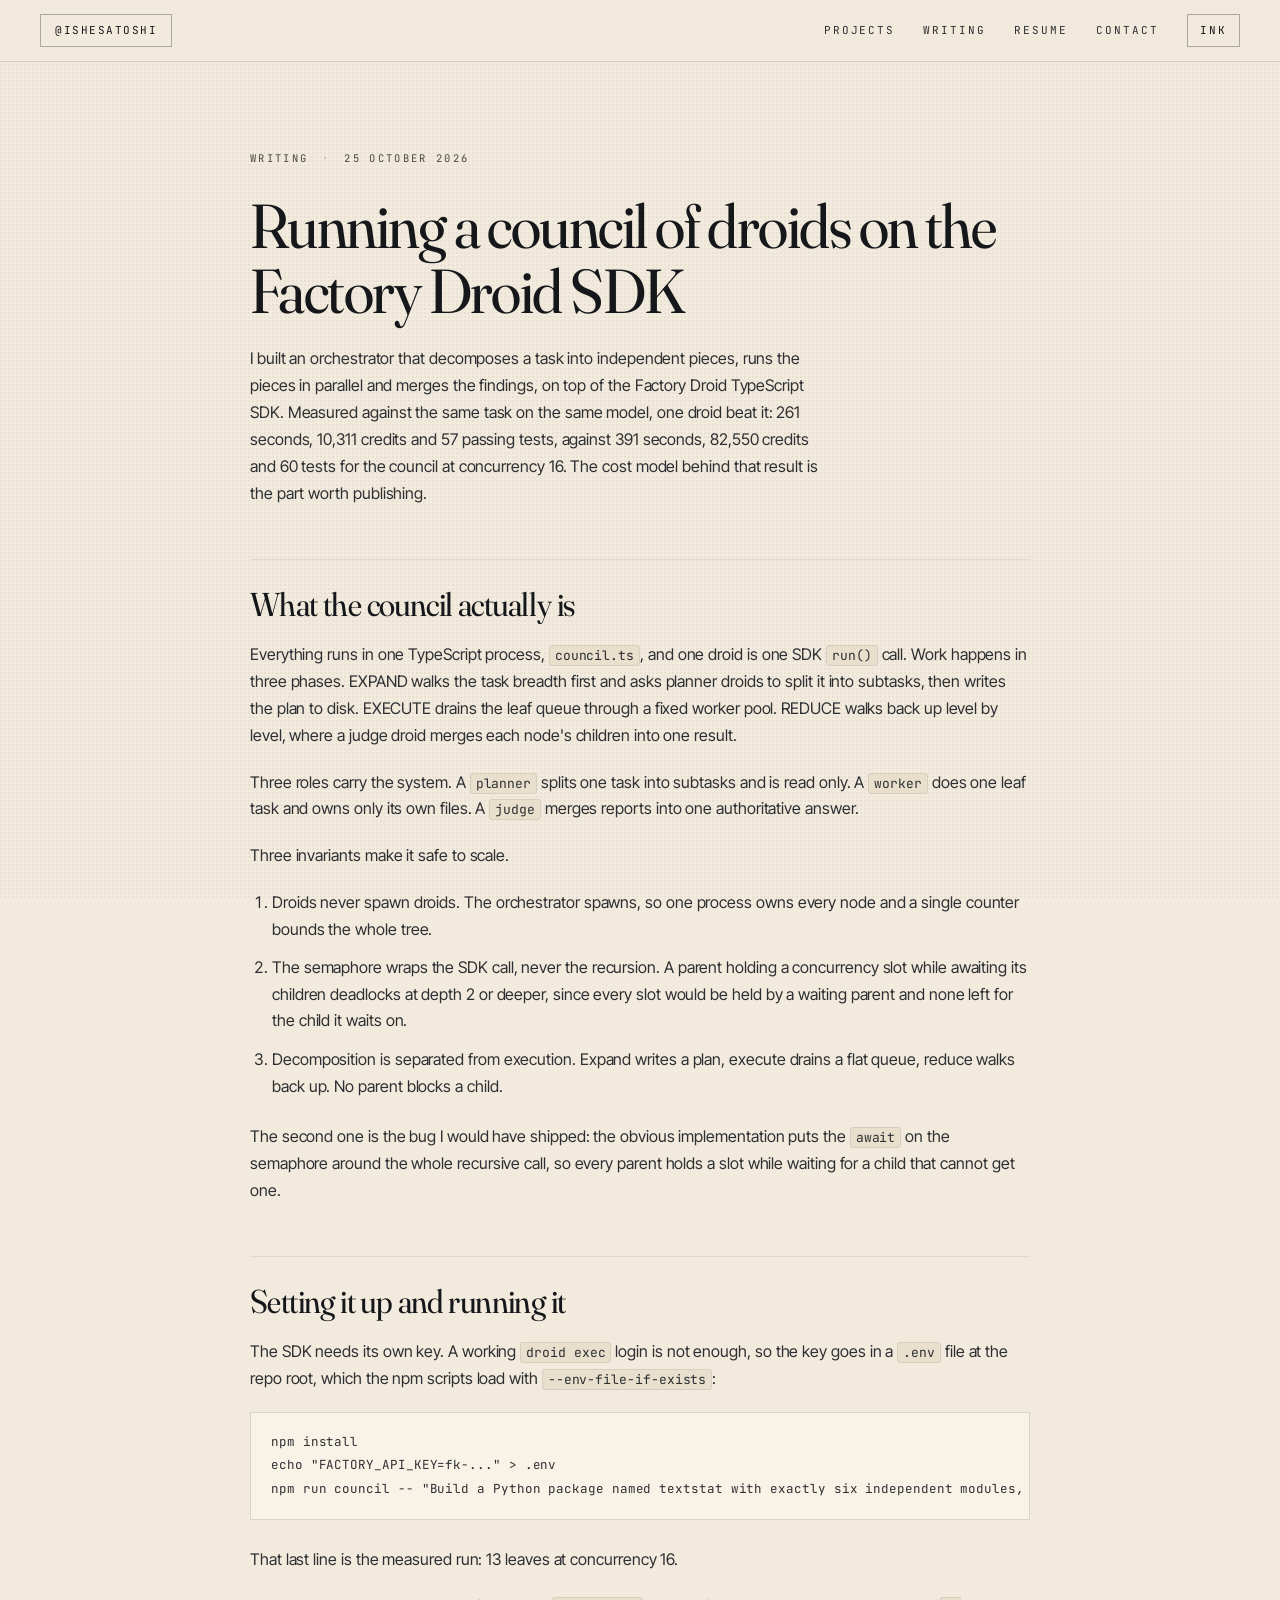
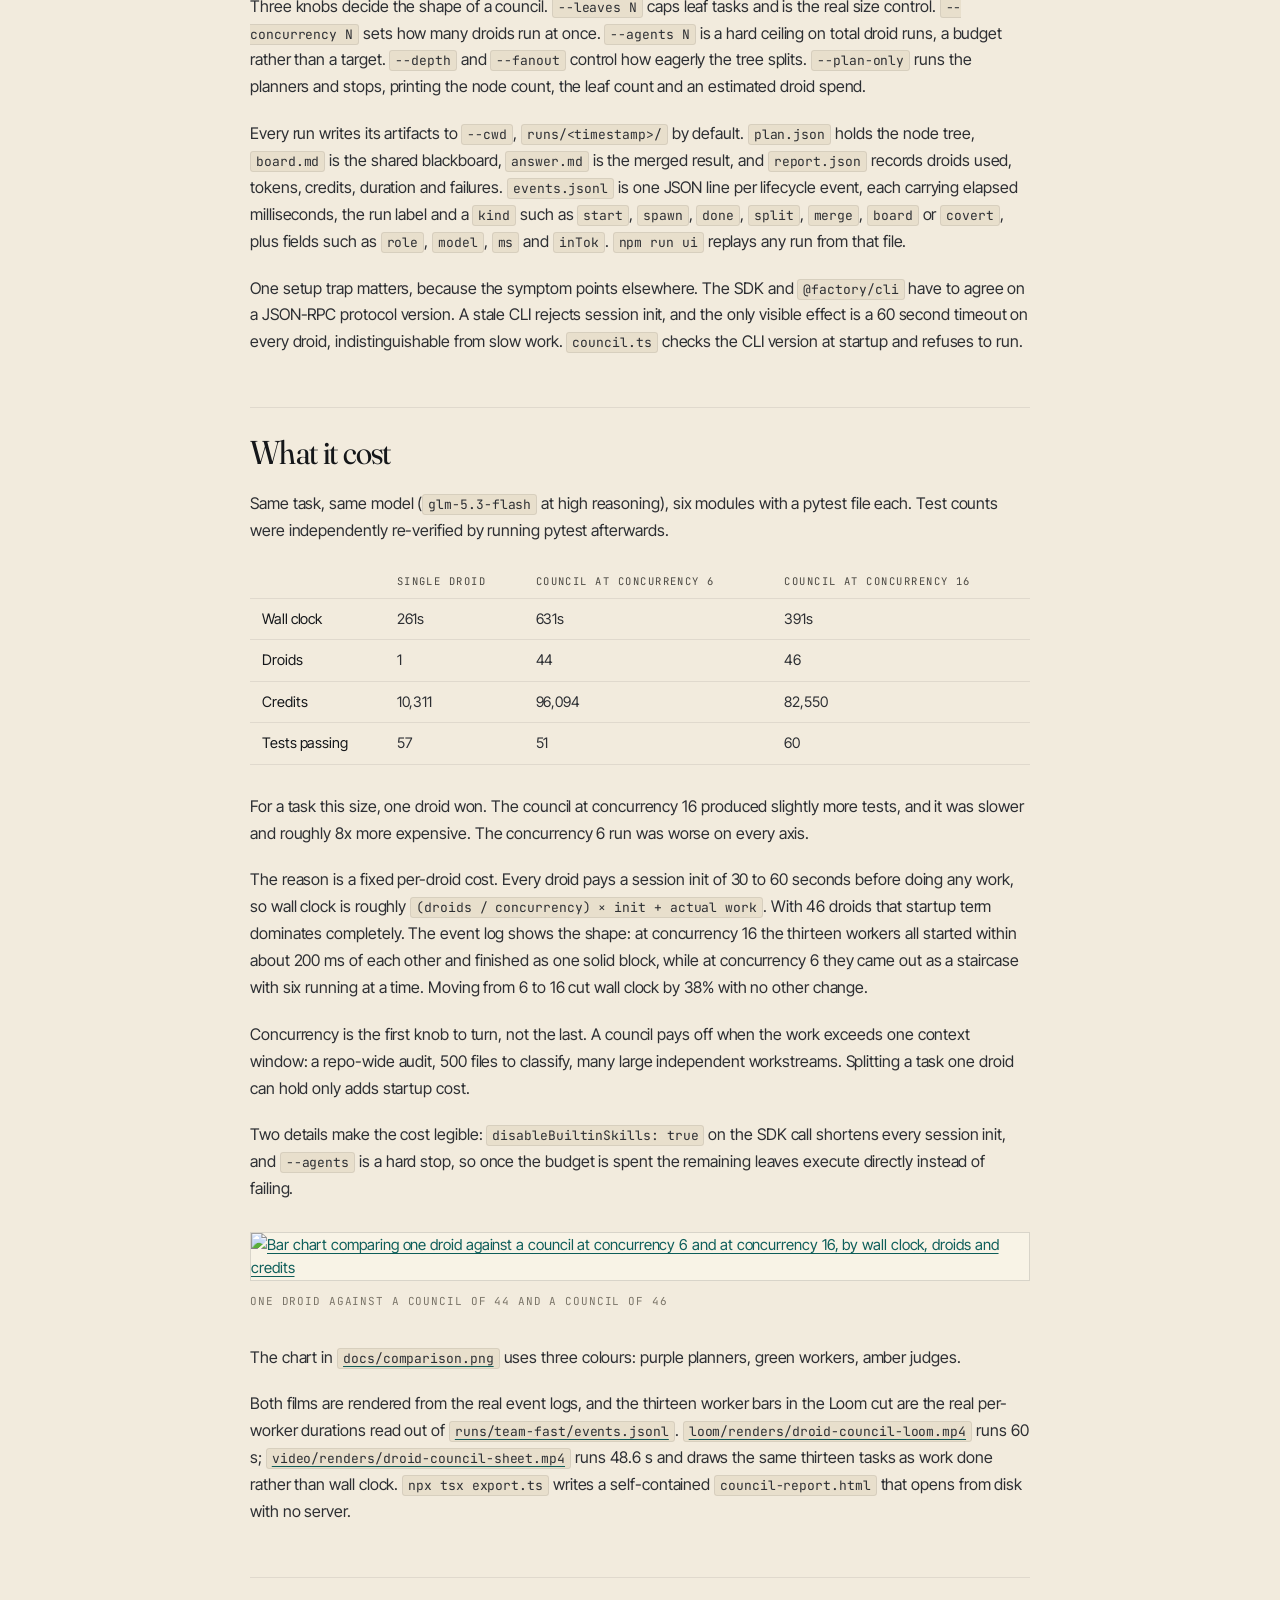
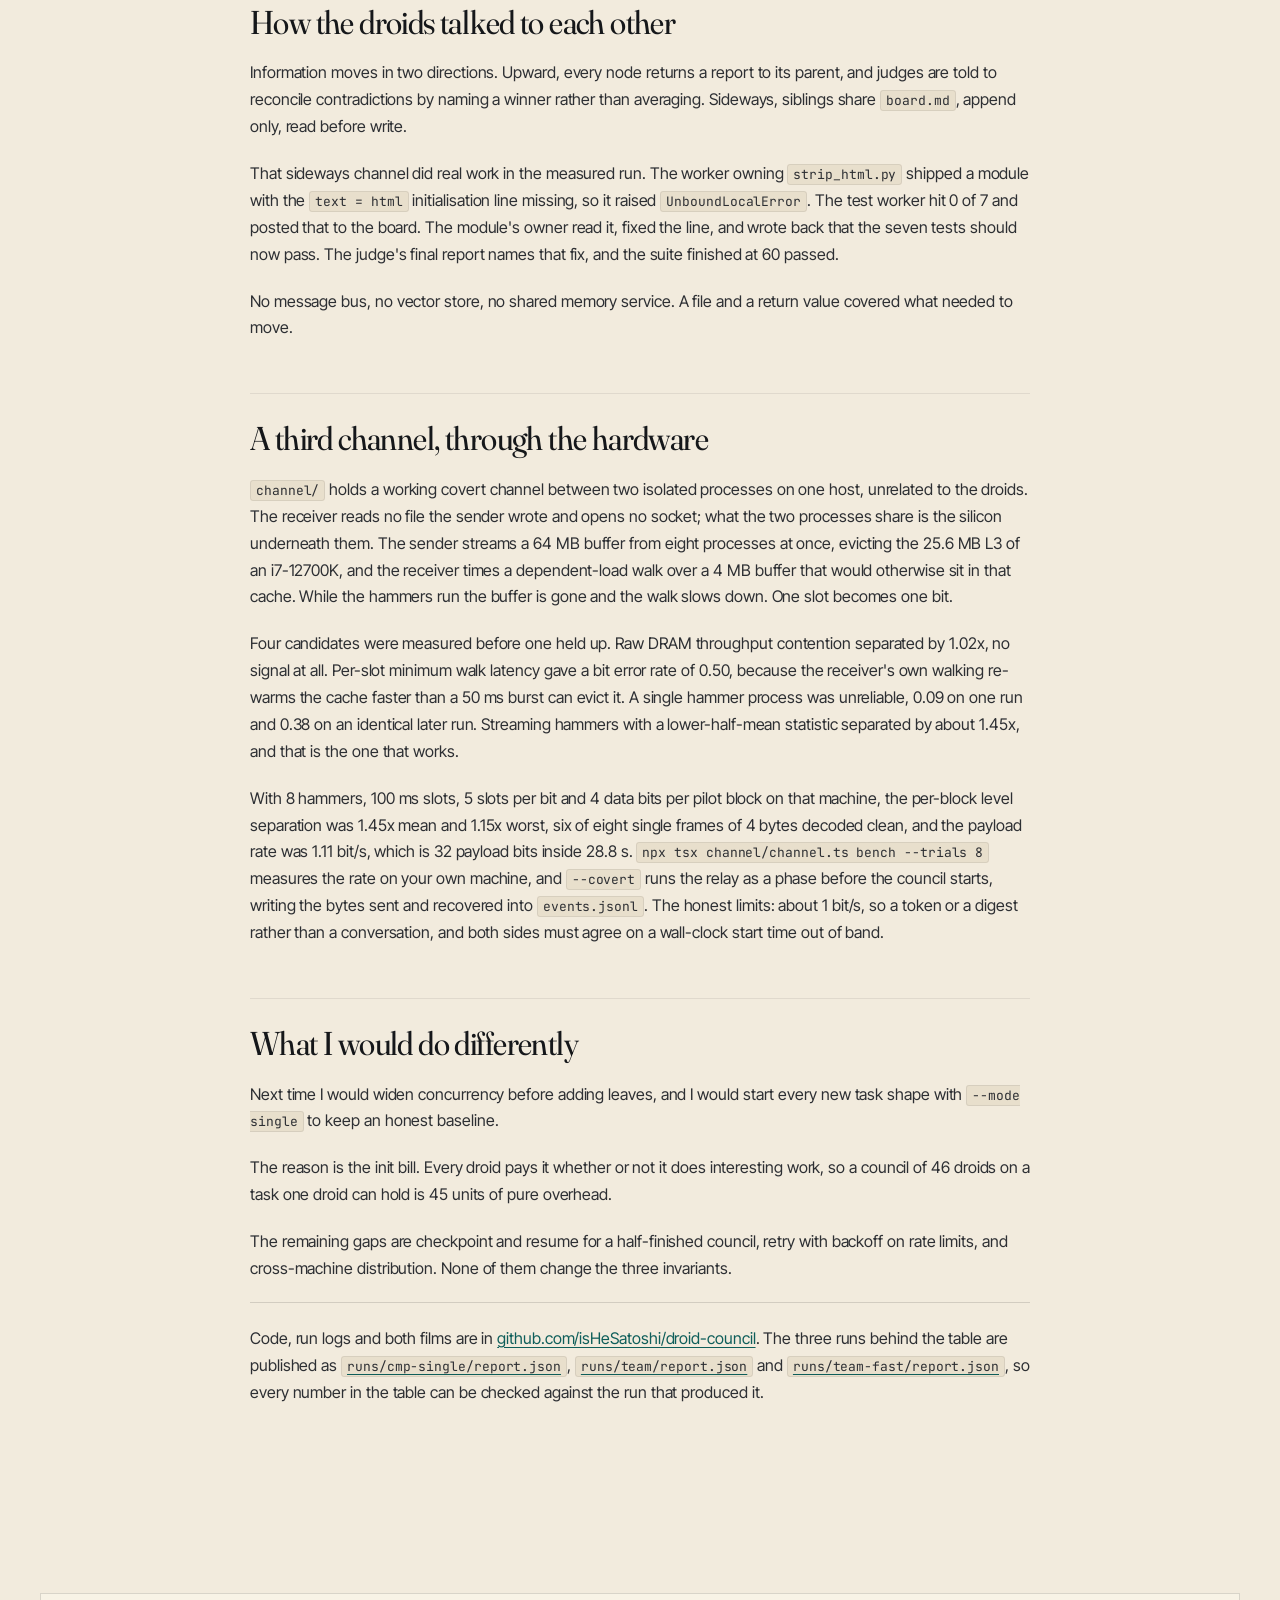
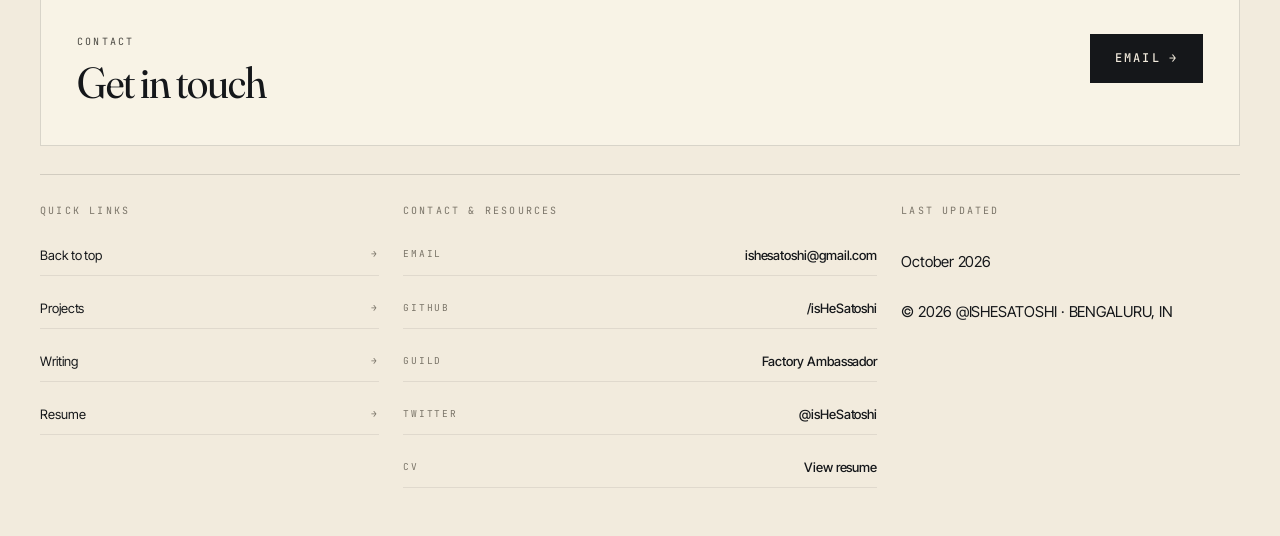
==== droid-council.html @ e8457b9e "post: publish the council write-up" ====
<!doctype html>
<html lang="en">
<head>
  <meta charset="UTF-8" />
  <meta name="viewport" content="width=device-width, initial-scale=1.0" />
  <meta name="theme-color" content="#F2EBDD" />
  <title>Running a council of droids on the Factory Droid SDK — @isHeSatoshi</title>
  <meta name="description" content="What a council of droids costs: 261 seconds, 10,311 credits and 57 passing tests for one droid, against 391 seconds, 82,550 credits and 60 tests for a council of 46 at concurrency 16." />

  <link rel="icon" href="data:image/svg+xml;utf8,<svg xmlns='http://www.w3.org/2000/svg' viewBox='0 0 32 32'><rect width='32' height='32' fill='%23F2EBDD'/><circle cx='16' cy='16' r='9' fill='none' stroke='%2315171A' stroke-width='1.2'/><circle cx='16' cy='16' r='2.4' fill='%230E5E5A'/><line x1='16' y1='2' x2='16' y2='30' stroke='%2315171A' stroke-width='0.5'/><line x1='2' y1='16' x2='30' y2='16' stroke='%2315171A' stroke-width='0.5'/></svg>" />

  <link rel="preconnect" href="https://fonts.googleapis.com" />
  <link rel="preconnect" href="https://fonts.gstatic.com" crossorigin />
  <link href="https://fonts.googleapis.com/css2?family=Fraunces:opsz,wght,SOFT,WONK@9..144,300..700,0..100,0..1&family=Inter+Tight:wght@300;400;500;600;700&family=JetBrains+Mono:wght@300;400;500;600&display=swap" rel="stylesheet" />

  <link rel="stylesheet" href="styles.css" />

  <style>
    /* =========================================================
         ARTICLE · long form, tokens only so both themes hold
         ========================================================= */
    .article { max-width: 780px; margin: 0 auto; }

    .article h1 {
      font-family: var(--ff-display);
      font-variation-settings: 'opsz' 144, 'SOFT' 30, 'WONK' 1;
      font-size: clamp(34px, 5vw, 62px);
      line-height: 1.04;
      letter-spacing: -0.025em;
      font-weight: 400;
      color: var(--ink);
      margin: 0 0 22px;
    }

    .article__lede {
      font-size: 18px;
      line-height: 1.6;
      color: var(--ink-2);
      margin: 0 0 52px;
      max-width: 64ch;
    }

    .article h2 {
      font-family: var(--ff-display);
      font-variation-settings: 'opsz' 144, 'SOFT' 30, 'WONK' 1;
      font-size: clamp(24px, 3vw, 33px);
      line-height: 1.14;
      letter-spacing: -0.018em;
      font-weight: 400;
      color: var(--ink);
      margin: 52px 0 18px;
      padding-top: 26px;
      border-top: 1px solid var(--rule-soft);
    }

    .article p {
      font-size: 16px;
      line-height: 1.68;
      color: var(--ink-2);
      margin: 0 0 20px;
    }

    .article ol, .article ul { margin: 0 0 24px; padding-left: 22px; }

    .article li {
      font-size: 16px;
      line-height: 1.66;
      color: var(--ink-2);
      margin-bottom: 12px;
    }

    .article a {
      color: var(--signal);
      text-decoration: underline;
      text-underline-offset: 3px;
      text-decoration-thickness: 1px;
      transition: text-decoration-thickness 200ms var(--ease);
    }
    .article a:hover { text-decoration-thickness: 2px; }

    .article code {
      font-family: var(--ff-mono);
      font-size: 13px;
      background: var(--paper-2);
      border: 1px solid var(--rule-soft);
      padding: 1px 5px;
      border-radius: 3px;
      color: var(--ink-2);
    }

    .article pre {
      background: var(--paper-3);
      border: 1px solid var(--rule);
      padding: 18px 20px;
      overflow-x: auto;
      margin: 0 0 26px;
    }
    .article pre code {
      background: none;
      border: 0;
      padding: 0;
      font-size: 12.5px;
      line-height: 1.6;
      white-space: pre;
    }

    .article table {
      width: 100%;
      border-collapse: collapse;
      margin: 6px 0 28px;
      font-size: 14.5px;
    }
    .article th, .article td {
      text-align: left;
      padding: 9px 12px;
      border-bottom: 1px solid var(--rule-soft);
      vertical-align: top;
    }
    .article th {
      font-family: var(--ff-mono);
      font-size: 10.5px;
      letter-spacing: 0.14em;
      text-transform: uppercase;
      color: var(--ink-3);
      font-weight: 400;
    }
    .article td { color: var(--ink-2); }
    .article td:first-child { color: var(--ink); }

    .article figure { margin: 30px 0 34px; }
    .article figure img {
      width: 100%;
      border: 1px solid var(--rule);
      background: var(--paper-3);
    }
    .article figcaption {
      font-family: var(--ff-mono);
      font-size: 11px;
      letter-spacing: 0.08em;
      text-transform: uppercase;
      color: var(--ink-mute);
      margin-top: 12px;
    }

    .article__source {
      margin-top: 54px;
      padding-top: 22px;
      border-top: 1px solid var(--rule);
      font-size: 14px;
      line-height: 1.6;
      color: var(--ink-mute);
    }
  </style>

  <!-- Set the theme before first paint so the page never flashes the wrong
       surface. The same rule is applied again by script.js, which owns the
       toggle and the persisted choice. -->
  <script>
    (function () {
      var k = 'ishesatoshi-theme', s = null;
      try { s = localStorage.getItem(k); } catch (e) {}
      var m = window.matchMedia('(prefers-color-scheme: dark)');
      var t = (s === 'ink' || s === 'paper') ? s : (m.matches ? 'ink' : 'paper');
      document.documentElement.setAttribute('data-theme', t);
    })();
  </script>
</head>
<body class="is-loading">

  <a class="skip-link" href="#post">Skip to the article</a>

  <header class="nav" role="banner">
    <div class="nav__inner">
      <a class="nav__pill" href="index.html#top" aria-label="Back to the home page">
        <span class="nav__name">@isHeSatoshi</span>
      </a>
      <nav class="nav__links" aria-label="Primary navigation">
        <a href="index.html#work">Projects</a>
        <a href="droid-council.html" aria-current="page">Writing</a>
        <a href="resume.html">Resume</a>
        <a href="index.html#contact">Contact</a>
        <button class="nav__theme" type="button" data-theme-toggle aria-pressed="false">INK</button>
      </nav>
    </div>
  </header>

  <main class="page" id="post">
    <div class="page__shell">

      <article class="article">

        <div class="kicker" data-reveal>
          <span>WRITING</span>
          <span class="kicker__dot" aria-hidden="true">·</span>
          <span>25 OCTOBER 2026</span>
        </div>

        <h1 data-reveal>Running a council of droids on the Factory Droid SDK</h1>

        <p class="article__lede" data-reveal>I built an orchestrator that decomposes a task into independent pieces, runs the pieces in parallel and merges the findings, on top of the Factory Droid TypeScript SDK. Measured against the same task on the same model, one droid beat it: 261 seconds, 10,311 credits and 57 passing tests, against 391 seconds, 82,550 credits and 60 tests for the council at concurrency 16. The cost model behind that result is the part worth publishing.</p>

        <h2 data-reveal>What the council actually is</h2>

        <p data-reveal>Everything runs in one TypeScript process, <code>council.ts</code>, and one droid is one SDK <code>run()</code> call. Work happens in three phases. EXPAND walks the task breadth first and asks planner droids to split it into subtasks, then writes the plan to disk. EXECUTE drains the leaf queue through a fixed worker pool. REDUCE walks back up level by level, where a judge droid merges each node's children into one result.</p>

        <p data-reveal>Three roles carry the system. A <code>planner</code> splits one task into subtasks and is read only. A <code>worker</code> does one leaf task and owns only its own files. A <code>judge</code> merges reports into one authoritative answer.</p>

        <p data-reveal>Three invariants make it safe to scale.</p>

        <ol data-reveal>
          <li>Droids never spawn droids. The orchestrator spawns, so one process owns every node and a single counter bounds the whole tree.</li>
          <li>The semaphore wraps the SDK call, never the recursion. A parent holding a concurrency slot while awaiting its children deadlocks at depth 2 or deeper, since every slot would be held by a waiting parent and none left for the child it waits on.</li>
          <li>Decomposition is separated from execution. Expand writes a plan, execute drains a flat queue, reduce walks back up. No parent blocks a child.</li>
        </ol>

        <p data-reveal>The second one is the bug I would have shipped: the obvious implementation puts the <code>await</code> on the semaphore around the whole recursive call, so every parent holds a slot while waiting for a child that cannot get one.</p>

        <h2 data-reveal>Setting it up and running it</h2>

        <p data-reveal>The SDK needs its own key. A working <code>droid exec</code> login is not enough, so the key goes in a <code>.env</code> file at the repo root, which the npm scripts load with <code>--env-file-if-exists</code>:</p>

        <pre data-reveal><code>npm install
echo "FACTORY_API_KEY=fk-..." &gt; .env
npm run council -- "Build a Python package named textstat with exactly six independent modules, each with its own pytest test file: slugify.py, wordcount.py, truncate.py, normalize_ws.py, titlecase.py, strip_html.py. Add an __init__.py. No cross-imports between modules. Then run py -m pytest -q and report the exact pass and fail counts." --concurrency 16 --models glm-5.3-flash --cwd runs/team-fast --label team-fast</code></pre>

        <p data-reveal>That last line is the measured run: 13 leaves at concurrency 16.</p>

        <p data-reveal>Three knobs decide the shape of a council. <code>--leaves N</code> caps leaf tasks and is the real size control. <code>--concurrency N</code> sets how many droids run at once. <code>--agents N</code> is a hard ceiling on total droid runs, a budget rather than a target. <code>--depth</code> and <code>--fanout</code> control how eagerly the tree splits. <code>--plan-only</code> runs the planners and stops, printing the node count, the leaf count and an estimated droid spend.</p>

        <p data-reveal>Every run writes its artifacts to <code>--cwd</code>, <code>runs/&lt;timestamp&gt;/</code> by default. <code>plan.json</code> holds the node tree, <code>board.md</code> is the shared blackboard, <code>answer.md</code> is the merged result, and <code>report.json</code> records droids used, tokens, credits, duration and failures. <code>events.jsonl</code> is one JSON line per lifecycle event, each carrying elapsed milliseconds, the run label and a <code>kind</code> such as <code>start</code>, <code>spawn</code>, <code>done</code>, <code>split</code>, <code>merge</code>, <code>board</code> or <code>covert</code>, plus fields such as <code>role</code>, <code>model</code>, <code>ms</code> and <code>inTok</code>. <code>npm run ui</code> replays any run from that file.</p>

        <p data-reveal>One setup trap matters, because the symptom points elsewhere. The SDK and <code>@factory/cli</code> have to agree on a JSON-RPC protocol version. A stale CLI rejects session init, and the only visible effect is a 60 second timeout on every droid, indistinguishable from slow work. <code>council.ts</code> checks the CLI version at startup and refuses to run.</p>

        <h2 data-reveal>What it cost</h2>

        <p data-reveal>Same task, same model (<code>glm-5.3-flash</code> at high reasoning), six modules with a pytest file each. Test counts were independently re-verified by running pytest afterwards.</p>

        <table data-reveal>
          <thead>
            <tr>
              <th></th>
              <th>Single droid</th>
              <th>Council at concurrency 6</th>
              <th>Council at concurrency 16</th>
            </tr>
          </thead>
          <tbody>
            <tr><td>Wall clock</td><td>261s</td><td>631s</td><td>391s</td></tr>
            <tr><td>Droids</td><td>1</td><td>44</td><td>46</td></tr>
            <tr><td>Credits</td><td>10,311</td><td>96,094</td><td>82,550</td></tr>
            <tr><td>Tests passing</td><td>57</td><td>51</td><td>60</td></tr>
          </tbody>
        </table>

        <p data-reveal>For a task this size, one droid won. The council at concurrency 16 produced slightly more tests, and it was slower and roughly 8x more expensive. The concurrency 6 run was worse on every axis.</p>

        <p data-reveal>The reason is a fixed per-droid cost. Every droid pays a session init of 30 to 60 seconds before doing any work, so wall clock is roughly <code>(droids / concurrency) × init + actual work</code>. With 46 droids that startup term dominates completely. The event log shows the shape: at concurrency 16 the thirteen workers all started within about 200 ms of each other and finished as one solid block, while at concurrency 6 they came out as a staircase with six running at a time. Moving from 6 to 16 cut wall clock by 38% with no other change.</p>

        <p data-reveal>Concurrency is the first knob to turn, not the last. A council pays off when the work exceeds one context window: a repo-wide audit, 500 files to classify, many large independent workstreams. Splitting a task one droid can hold only adds startup cost.</p>

        <p data-reveal>Two details make the cost legible: <code>disableBuiltinSkills: true</code> on the SDK call shortens every session init, and <code>--agents</code> is a hard stop, so once the budget is spent the remaining leaves execute directly instead of failing.</p>

        <figure data-reveal>
          <a href="https://github.com/isHeSatoshi/droid-council/blob/main/docs/comparison.png"><img src="https://raw.githubusercontent.com/isHeSatoshi/droid-council/main/docs/comparison.png" alt="Bar chart comparing one droid against a council at concurrency 6 and at concurrency 16, by wall clock, droids and credits" /></a>
          <figcaption>One droid against a council of 44 and a council of 46</figcaption>
        </figure>

        <p data-reveal>The chart in <a href="https://github.com/isHeSatoshi/droid-council/blob/main/docs/comparison.png"><code>docs/comparison.png</code></a> uses three colours: purple planners, green workers, amber judges.</p>

        <p data-reveal>Both films are rendered from the real event logs, and the thirteen worker bars in the Loom cut are the real per-worker durations read out of <a href="https://github.com/isHeSatoshi/droid-council/blob/main/runs/team-fast/events.jsonl"><code>runs/team-fast/events.jsonl</code></a>. <a href="https://github.com/isHeSatoshi/droid-council/blob/main/loom/renders/droid-council-loom.mp4"><code>loom/renders/droid-council-loom.mp4</code></a> runs 60 s; <a href="https://github.com/isHeSatoshi/droid-council/blob/main/video/renders/droid-council-sheet.mp4"><code>video/renders/droid-council-sheet.mp4</code></a> runs 48.6 s and draws the same thirteen tasks as work done rather than wall clock. <code>npx tsx export.ts</code> writes a self-contained <code>council-report.html</code> that opens from disk with no server.</p>

        <h2 data-reveal>How the droids talked to each other</h2>

        <p data-reveal>Information moves in two directions. Upward, every node returns a report to its parent, and judges are told to reconcile contradictions by naming a winner rather than averaging. Sideways, siblings share <code>board.md</code>, append only, read before write.</p>

        <p data-reveal>That sideways channel did real work in the measured run. The worker owning <code>strip_html.py</code> shipped a module with the <code>text = html</code> initialisation line missing, so it raised <code>UnboundLocalError</code>. The test worker hit 0 of 7 and posted that to the board. The module's owner read it, fixed the line, and wrote back that the seven tests should now pass. The judge's final report names that fix, and the suite finished at 60 passed.</p>

        <p data-reveal>No message bus, no vector store, no shared memory service. A file and a return value covered what needed to move.</p>

        <h2 data-reveal>A third channel, through the hardware</h2>

        <p data-reveal><code>channel/</code> holds a working covert channel between two isolated processes on one host, unrelated to the droids. The receiver reads no file the sender wrote and opens no socket; what the two processes share is the silicon underneath them. The sender streams a 64 MB buffer from eight processes at once, evicting the 25.6 MB L3 of an i7-12700K, and the receiver times a dependent-load walk over a 4 MB buffer that would otherwise sit in that cache. While the hammers run the buffer is gone and the walk slows down. One slot becomes one bit.</p>

        <p data-reveal>Four candidates were measured before one held up. Raw DRAM throughput contention separated by 1.02x, no signal at all. Per-slot minimum walk latency gave a bit error rate of 0.50, because the receiver's own walking re-warms the cache faster than a 50 ms burst can evict it. A single hammer process was unreliable, 0.09 on one run and 0.38 on an identical later run. Streaming hammers with a lower-half-mean statistic separated by about 1.45x, and that is the one that works.</p>

        <p data-reveal>With 8 hammers, 100 ms slots, 5 slots per bit and 4 data bits per pilot block on that machine, the per-block level separation was 1.45x mean and 1.15x worst, six of eight single frames of 4 bytes decoded clean, and the payload rate was 1.11 bit/s, which is 32 payload bits inside 28.8 s. <code>npx tsx channel/channel.ts bench --trials 8</code> measures the rate on your own machine, and <code>--covert</code> runs the relay as a phase before the council starts, writing the bytes sent and recovered into <code>events.jsonl</code>. The honest limits: about 1 bit/s, so a token or a digest rather than a conversation, and both sides must agree on a wall-clock start time out of band.</p>

        <h2 data-reveal>What I would do differently</h2>

        <p data-reveal>Next time I would widen concurrency before adding leaves, and I would start every new task shape with <code>--mode single</code> to keep an honest baseline.</p>

        <p data-reveal>The reason is the init bill. Every droid pays it whether or not it does interesting work, so a council of 46 droids on a task one droid can hold is 45 units of pure overhead.</p>

        <p data-reveal>The remaining gaps are checkpoint and resume for a half-finished council, retry with backoff on rate limits, and cross-machine distribution. None of them change the three invariants.</p>

        <p class="article__source" data-reveal>Code, run logs and both films are in <a href="https://github.com/isHeSatoshi/droid-council">github.com/isHeSatoshi/droid-council</a>. The three runs behind the table are published as <a href="https://github.com/isHeSatoshi/droid-council/blob/main/runs/cmp-single/report.json"><code>runs/cmp-single/report.json</code></a>, <a href="https://github.com/isHeSatoshi/droid-council/blob/main/runs/team/report.json"><code>runs/team/report.json</code></a> and <a href="https://github.com/isHeSatoshi/droid-council/blob/main/runs/team-fast/report.json"><code>runs/team-fast/report.json</code></a>, so every number in the table can be checked against the run that produced it.</p>

      </article>

    </div>
  </main>

  <footer class="page site-footer" id="contact" role="contentinfo">
    <div class="page__shell">

      <section class="contact-card" aria-labelledby="contact-title" data-reveal>
        <div>
          <p class="micro-copy">CONTACT</p>
          <h2 id="contact-title">Get in touch</h2>
        </div>
        <a class="btn btn--primary btn--lg" href="mailto:ishesatoshi@gmail.com">Email <span aria-hidden="true" class="arrow">→</span></a>
      </section>

      <div class="footer-grid" data-reveal>
        <section class="footer-card">
          <p class="footer-title">Quick links</p>
          <a href="#post">Back to top <span aria-hidden="true" class="arrow">→</span></a>
          <a href="index.html#work">Projects <span aria-hidden="true" class="arrow">→</span></a>
          <a href="droid-council.html">Writing <span aria-hidden="true" class="arrow">→</span></a>
          <a href="resume.html">Resume <span aria-hidden="true" class="arrow">→</span></a>
        </section>
        <section class="footer-card">
          <p class="footer-title">Contact &amp; resources</p>
          <a class="footer-action" href="mailto:ishesatoshi@gmail.com">
            <span>Email</span><b>ishesatoshi@gmail.com</b>
          </a>
          <a class="footer-action" href="https://github.com/isHeSatoshi" target="_blank" rel="noopener">
            <span>GitHub</span><b>/isHeSatoshi</b>
          </a>
          <a class="footer-action" href="https://factory.ai/ambassador" target="_blank" rel="noopener">
            <span>Guild</span><b>Factory Ambassador</b>
          </a>
          <a class="footer-action" href="https://x.com/isHeSatoshi" target="_blank" rel="noopener">
            <span>Twitter</span><b>@isHeSatoshi</b>
          </a>
          <a class="footer-action" href="resume.html">
            <span>CV</span><b>View resume</b>
          </a>
        </section>
        <section class="footer-card">
          <p class="footer-title">Last updated</p>
          <p>October 2026</p>
          <span>© 2026 @ISHESATOSHI · BENGALURU, IN</span>
        </section>
      </div>

    </div>
  </footer>

  <script src="script.js"></script>
</body>
</html>
---- styles.css ----
/* =========================================================
   @isHeSatoshi · v6 — editorial field manual
   paper cream · ink · deep teal signal · Awwwards restraint
   ========================================================= */

/* 1. TOKENS ---------------------------------------------------- */
:root {
  --paper:        #F2EBDD;
  --paper-2:      #E8DFCC;
  --paper-3:      #F8F3E6;
  --paper-edge:   #DDD3BC;
  --ink:          #15171A;
  --ink-2:        #2D2F33;
  --ink-3:        #4A4842;
  --ink-mute:     #7A7468;
  --ink-faint:    #A8A294;

  --rule:         rgba(21, 23, 26, 0.14);
  --rule-soft:    rgba(21, 23, 26, 0.08);
  --rule-strong:  rgba(21, 23, 26, 0.32);

  --signal:       #0E5E5A;   /* deep teal */
  --signal-2:     #5BAFA6;   /* lighter teal for dark sections */
  --signal-warm:  #B8623A;   /* terracotta — used very sparingly */

  --dark:         #15171A;
  --dark-2:       #1E2024;
  --dark-rule:    rgba(242, 235, 221, 0.12);
  --dark-rule-soft: rgba(242, 235, 221, 0.06);
  --dark-ink:     #F2EBDD;
  --dark-mute:    #B6AC97;

  --ff-display:   'Fraunces', 'Times New Roman', Georgia, serif;
  --ff-body:      'Inter Tight', -apple-system, BlinkMacSystemFont, 'Segoe UI', Roboto, sans-serif;
  --ff-mono:      'JetBrains Mono', 'SF Mono', Menlo, Consolas, monospace;

  --ease:         cubic-bezier(0.65, 0, 0.35, 1);
  --ease-out:     cubic-bezier(0.16, 1, 0.3, 1);
  --ease-in:      cubic-bezier(0.6, 0, 0.7, 0.2);
  --nav-bg:       rgba(242, 235, 221, 0.86);

  --maxw:         1280px;
  --shell-pad-x:  40px;
  --shell-pad-y:  88px;
  --gap:          20px;
  --gutter:       24px;
}

/* 2. RESET ----------------------------------------------------- */
*, *::before, *::after { box-sizing: border-box; }
html {
  -webkit-text-size-adjust: 100%;
  text-rendering: optimizeLegibility;
  -webkit-font-smoothing: antialiased;
  -moz-osx-font-smoothing: grayscale;
  scroll-behavior: smooth;
}
body {
  margin: 0;
  font-family: var(--ff-body);
  font-size: 15px;
  line-height: 1.55;
  color: var(--ink);
  background: var(--paper);
  letter-spacing: -0.005em;
  overflow-x: hidden;
  /* paper grain — ultra subtle dot pattern */
  background-image:
    radial-gradient(circle at 1px 1px, rgba(21, 23, 26, 0.045) 1px, transparent 0);
  background-size: 4px 4px;
  background-attachment: fixed;
}
img, svg { display: block; max-width: 100%; }
a { color: inherit; text-decoration: none; }
::selection { background: var(--signal); color: var(--paper); }

button { font: inherit; color: inherit; background: none; border: 0; padding: 0; cursor: pointer; }

.skip-link {
  position: absolute; top: -100px; left: 16px;
  background: var(--ink); color: var(--paper);
  padding: 8px 12px; font-family: var(--ff-mono); font-size: 11px;
  letter-spacing: 0.14em; text-transform: uppercase;
  z-index: 100;
  transition: top 200ms var(--ease);
}
.skip-link:focus { top: 16px; }

/* page-load fade */
body.is-loading { opacity: 0; }
body.is-loaded  { opacity: 1; transition: opacity 500ms var(--ease) 80ms; }

/* 3. NAV ------------------------------------------------------- */
.nav {
  position: sticky;
  top: 0;
  z-index: 40;
  background: var(--nav-bg);
  backdrop-filter: blur(10px); -webkit-backdrop-filter: blur(10px);
  border-bottom: 1px solid var(--rule);
}
.nav__inner {
  max-width: var(--maxw);
  margin: 0 auto;
  padding: 14px var(--shell-pad-x);
  display: flex;
  align-items: center;
  justify-content: space-between;
  gap: 16px;
}
.nav__pill {
  display: inline-flex;
  align-items: center;
  gap: 12px;
  padding: 7px 14px;
  border: 1px solid var(--rule-strong);
  background: var(--paper);
  font-family: var(--ff-mono);
  font-size: 11px;
  letter-spacing: 0.14em;
  text-transform: uppercase;
  color: var(--ink);
  transition: border-color 220ms var(--ease), color 220ms var(--ease);
}
.nav__pill:hover { border-color: var(--signal); color: var(--signal); }
.nav__links {
  display: inline-flex;
  align-items: center;
  gap: 28px;
  font-family: var(--ff-mono);
  font-size: 11px;
  letter-spacing: 0.18em;
  text-transform: uppercase;
}
.nav__links a {
  position: relative;
  color: var(--ink-2);
  padding: 4px 0;
  transition: color 200ms var(--ease);
}
.nav__links a::after {
  content: '';
  position: absolute;
  left: 0; right: 100%;
  bottom: 0;
  height: 1px;
  background: var(--signal);
  transition: right 260ms var(--ease);
}
.nav__links a:hover { color: var(--signal); }
.nav__links a:hover::after { right: 0; }

/* 5. PAGE SHELL ----------------------------------------------- */
.page {
  padding: 0;
  background: transparent;
}
.page__shell {
  max-width: var(--maxw);
  margin: 0 auto;
  padding: var(--shell-pad-y) var(--shell-pad-x);
  position: relative;
}

/* 6. KICKER (section eyebrow) --------------------------------- */
.kicker {
  display: flex;
  align-items: center;
  gap: 14px;
  font-family: var(--ff-mono);
  font-size: 10.5px;
  letter-spacing: 0.22em;
  text-transform: uppercase;
  color: var(--ink-3);
  margin-bottom: 28px;
  flex-wrap: wrap;
}
.kicker__dot { color: var(--ink-faint); }

/* 7. SECTION HEADING ----------------------------------------- */
.section-heading {
  display: grid;
  grid-template-columns: 1fr 1fr;
  gap: 60px;
  align-items: end;
  padding: 18px 0 44px;
  border-bottom: 1px solid var(--rule);
  margin-bottom: 36px;
}
.section-title {
  font-family: var(--ff-display);
  font-variation-settings: 'opsz' 144, 'SOFT' 30, 'WONK' 1;
  font-size: clamp(40px, 5.4vw, 76px);
  line-height: 1.02;
  letter-spacing: -0.025em;
  font-weight: 400;
  color: var(--ink);
  margin: 0;
}

/* 8. MICRO-COPY ---------------------------------------------- */
.micro-copy {
  font-family: var(--ff-mono);
  font-size: 10px;
  letter-spacing: 0.22em;
  text-transform: uppercase;
  color: var(--ink-3);
  margin: 0;
}

/* 9. HERO CARD GRID ------------------------------------------ */
.hero-grid {
  display: grid;
  grid-template-columns: repeat(6, 1fr);
  grid-auto-rows: minmax(0, auto);
  gap: var(--gutter);
}
.card {
  background: var(--paper-3);
  border: 1px solid var(--rule);
  padding: 24px 24px 22px;
  position: relative;
  display: flex;
  flex-direction: column;
  transition: border-color 280ms var(--ease), transform 320ms var(--ease);
}
.card::before {
  content: '';
  position: absolute;
  inset: 0;
  border: 1px solid transparent;
  pointer-events: none;
  transition: border-color 280ms var(--ease);
}
.card:hover { border-color: var(--rule-strong); }
.card:hover::before { border-color: var(--signal); }
.card:hover { transform: translateY(-2px); }

.card__label {
  display: flex;
  align-items: center;
  justify-content: space-between;
  gap: 12px;
  padding-bottom: 14px;
  border-bottom: 1px solid var(--rule);
  margin-bottom: 18px;
  font-family: var(--ff-mono);
  font-size: 10px;
  letter-spacing: 0.18em;
  text-transform: uppercase;
  color: var(--ink-3);
}

/* card 01 · identity */
.card--identity { grid-column: span 6; }
.identity { display: grid; grid-template-columns: clamp(260px, 24vw, 340px) 1fr; gap: 30px; flex: 1; }
.identity__scene { margin: 0; align-self: start; position: relative; background: var(--paper-3); isolation: isolate; }
.scene-svg { width: 100%; height: auto; }
.identity__copy { display: flex; flex-direction: column; gap: 14px; }

/* Hero film — sits exactly on top of the portrait square, same footprint.
   The film's cream is colour-matched to the CARD it sits on (--paper-3,
   #F8F3E6) at encode time, so it dissolves into the card with no visible
   edge and the drawn sheet reads as ink directly on the page. It is
   deliberately opaque: the SVG beneath stays as the poster and the
   reduced-motion fallback, and the film covers it cleanly instead of
   blending with it. */
.identity__film {
  position: absolute;
  inset: 0;
  width: 100%;
  height: 100%;
  object-fit: cover;
  opacity: 0;
  transition: opacity 700ms var(--ease);
  pointer-events: none;
}
.identity__film.is-ready { opacity: 1; }
@media (prefers-reduced-motion: reduce) { .identity__film { display: none; } }
.identity__copy h1 {
  font-family: var(--ff-display);
  font-variation-settings: 'opsz' 144, 'SOFT' 30, 'WONK' 1;
  font-size: clamp(32px, 4.2vw, 52px);
  line-height: 1;
  letter-spacing: -0.028em;
  font-weight: 400;
  color: var(--ink);
  margin: 0 0 2px;
}
.identity__lede {
  font-size: 15.5px;
  line-height: 1.62;
  color: var(--ink-2);
  margin: 0;
  max-width: 68ch;
}

/* topic chips */
.chip-row {
  display: flex;
  align-items: baseline;
  gap: 16px;
  flex-wrap: wrap;
  margin-top: 6px;
  padding-top: 14px;
  border-top: 1px solid var(--rule);
}
.chip-row__k {
  font-family: var(--ff-mono);
  font-size: 9.5px;
  letter-spacing: 0.2em;
  text-transform: uppercase;
  color: var(--ink-mute);
  white-space: nowrap;
}
.chips {
  list-style: none;
  margin: 0;
  padding: 0;
  display: flex;
  flex-wrap: wrap;
  gap: 6px;
}
.chips li {
  font-family: var(--ff-mono);
  font-size: 10px;
  letter-spacing: 0.08em;
  color: var(--ink-2);
  border: 1px solid var(--rule);
  padding: 3px 9px;
  background: var(--paper);
}

.identity-links {
  list-style: none;
  margin: 18px 0 0;
  padding: 14px 0 0;
  border-top: 1px solid var(--rule);
  display: flex;
  flex-wrap: wrap;
  gap: 6px 22px;
}
.identity-links a {
  font-family: var(--ff-mono);
  font-size: 10.5px;
  letter-spacing: 0.14em;
  text-transform: uppercase;
  color: var(--ink-2);
  text-decoration: none;
  border-bottom: 1px solid transparent;
  padding-bottom: 1px;
  transition: color 200ms var(--ease), border-color 200ms var(--ease);
}
.identity-links a:hover { color: var(--signal); border-bottom-color: var(--signal); }

/* card 02 · CV
   The card is a wide band. A looping film of the site's own instrument
   drawings sits behind it as the card surface; the paper tone is matched to
   --paper-3 at encode time so the film dissolves into the card with no edge.
   The band's lower third is deliberately empty paper, which is where the
   RESUME / CV block and the button sit. */
.card--cv { grid-column: span 6; min-height: 300px; overflow: hidden; }
.cv__film {
  position: absolute;
  inset: 0;
  width: 100%;
  height: 100%;
  object-fit: cover;
  object-position: 50% 50%;
  opacity: 0;
  transition: opacity 700ms var(--ease);
  pointer-events: none;
}
.cv__film.is-ready { opacity: 1; }
@media (prefers-reduced-motion: reduce) { .cv__film { display: none; } }
.cv__body {
  position: relative;
  z-index: 1;
  display: flex;
  align-items: flex-end;
  justify-content: space-between;
  gap: 24px;
  flex-wrap: wrap;
}
.cv__word {
  font-family: var(--ff-display);
  font-variation-settings: 'opsz' 144, 'SOFT' 0, 'WONK' 0;
  font-size: 64px;
  line-height: 1;
  letter-spacing: -0.04em;
  font-weight: 400;
  color: var(--ink);
  margin: 4px 0 0;
}

/* card 03 · what I use */

/* 10. BUTTONS ------------------------------------------------- */
.btn {
  display: inline-flex;
  align-items: center;
  gap: 8px;
  padding: 11px 18px;
  font-family: var(--ff-mono);
  font-size: 11px;
  letter-spacing: 0.18em;
  text-transform: uppercase;
  font-weight: 500;
  background: var(--ink);
  color: var(--paper);
  border: 1px solid var(--ink);
  transition: background 200ms var(--ease), color 200ms var(--ease), border-color 200ms var(--ease), transform 200ms var(--ease);
  align-self: flex-start;
  margin-top: auto;
}
.btn--primary:hover { background: var(--signal); border-color: var(--signal); transform: translateY(-1px); }
.btn--primary:active { transform: translateY(0); }
.btn--primary .arrow { transition: transform 240ms var(--ease); }
.btn--primary:hover .arrow { transform: translateX(3px); }
.btn--quiet {
  background: transparent;
  color: var(--ink);
  border: 1px solid var(--ink);
}
.btn--quiet:hover { background: var(--ink); color: var(--paper); }
.btn--lg { padding: 14px 24px; font-size: 12px; }


.arrow { display: inline-block; }

/* 12. PROJECT ROWS (editorial) -------------------------------- */
.project-row {
  display: grid;
  grid-template-columns: 1.5fr 1fr;
  gap: 40px;
  padding: 30px 0;
  border-top: 1px solid var(--rule);
  align-items: start;
}
.project-row:last-of-type { border-bottom: 1px solid var(--rule); }

.project-info { display: flex; flex-direction: column; gap: 18px; }
.project-info__main { display: flex; flex-direction: column; gap: 8px; }
.project-name {
  font-family: var(--ff-display);
  font-variation-settings: 'opsz' 144, 'SOFT' 30, 'WONK' 1;
  font-size: clamp(30px, 3.4vw, 44px);
  line-height: 1.04;
  letter-spacing: -0.02em;
  font-weight: 400;
  color: var(--ink);
  margin: 0;
}
.project-type {
  font-size: 15px;
  line-height: 1.5;
  color: var(--ink-2);
  max-width: 520px;
  margin: 4px 0 0;
}

.project-tech {
  list-style: none;
  margin: 16px 0 0;
  padding: 0;
  display: flex;
  flex-wrap: wrap;
  gap: 6px;
}
.project-tech li {
  font-family: var(--ff-mono);
  font-size: 9.5px;
  letter-spacing: 0.1em;
  color: var(--ink-2);
  border: 1px solid var(--rule);
  padding: 3px 8px;
}

.project-footer {
  display: flex;
  align-items: center;
  justify-content: space-between;
  gap: 16px;
  margin-top: 4px;
}
.project-meta {
  display: inline-flex;
  align-items: center;
  gap: 14px;
  font-family: var(--ff-mono);
  font-size: 10px;
  letter-spacing: 0.18em;
  text-transform: uppercase;
  color: var(--ink-mute);
}
.project-meta > span:not(:last-child)::after {
  content: '·';
  margin-left: 14px;
  color: var(--ink-faint);
}
.case-link {
  display: inline-flex;
  align-items: center;
  gap: 6px;
  font-family: var(--ff-mono);
  font-size: 11px;
  letter-spacing: 0.16em;
  text-transform: uppercase;
  color: var(--signal);
  position: relative;
  padding: 4px 0;
  transition: color 200ms var(--ease);
}
.case-link::after {
  content: '';
  position: absolute;
  left: 0; right: 100%;
  bottom: 0;
  height: 1px;
  background: var(--signal);
  transition: right 280ms var(--ease);
}
.case-link:hover::after { right: 0; }
.case-link .arrow { transition: transform 240ms var(--ease); }
.case-link:hover .arrow { transform: translateX(3px); }
.case-link--static { color: var(--ink-mute); }
.case-link--static::after { display: none; }

.project-visual {
  background: var(--paper-3);
  border: 1px solid var(--rule);
  padding: 18px 18px 14px;
  display: flex;
  flex-direction: column;
  gap: 10px;
  transition: transform 320ms var(--ease);
}
.project-row:hover .project-visual { transform: scale(1.005); }
.project-visual__head {
  display: flex;
  align-items: center;
  justify-content: space-between;
  font-family: var(--ff-mono);
  font-size: 9.5px;
  letter-spacing: 0.2em;
  text-transform: uppercase;
  color: var(--ink-mute);
  padding-bottom: 10px;
  border-bottom: 1px solid var(--rule);
}
.project-visual__stage {
  background: var(--paper);
  border: 1px solid var(--rule);
  padding: 10px;
}
.project-visual__foot {
  display: flex;
  align-items: center;
  justify-content: space-between;
  font-family: var(--ff-mono);
  font-size: 9.5px;
  letter-spacing: 0.18em;
  text-transform: uppercase;
  color: var(--ink-mute);
  padding-top: 6px;
}

/* 12. ALL-WORK BRIDGE CARD ------------------------------------
   Uses the --dark family rather than --ink/--paper so it stays a dark
   panel when the page itself flips to ink. In the light theme the two
   families are identical, so this is a no-op there. */
.all-work-card {
  display: grid;
  grid-template-columns: 1.05fr 1fr;
  gap: 36px;
  margin: 28px 0 0;
  padding: 36px;
  background: var(--dark);
  color: var(--dark-ink);
  border: 1px solid var(--dark);
  transition: background 260ms var(--ease);
}
.all-work-card:hover { background: var(--signal); border-color: var(--signal); color: var(--paper); }
.all-work-card .micro-copy { color: var(--ink-faint); }
.work-bridge__copy { display: flex; flex-direction: column; gap: 14px; }
.work-bridge__copy strong {
  font-family: var(--ff-display);
  font-variation-settings: 'opsz' 144, 'SOFT' 30, 'WONK' 1;
  font-size: clamp(26px, 3vw, 38px);
  line-height: 1.06;
  letter-spacing: -0.018em;
  font-weight: 400;
  color: var(--dark-ink);
}
.work-bridge__copy strong .arrow { transition: transform 280ms var(--ease); }
.all-work-card:hover .work-bridge__copy strong .arrow { transform: translateX(6px); }
.work-bridge__copy p {
  font-size: 14px;
  line-height: 1.55;
  color: var(--ink-faint);
  max-width: 460px;
  margin: 6px 0 0;
}
.work-bridge__art {
  position: relative;
  background: var(--dark-2);
  border: 1px solid rgba(242, 235, 221, 0.12);
  padding: 10px;
  display: flex;
  flex-direction: column;
  gap: 8px;
}
.work-bridge__art .scene-svg { width: 100%; height: auto; }
.work-bridge__cap {
  font-family: var(--ff-mono);
  font-size: 9px;
  letter-spacing: 0.2em;
  text-transform: uppercase;
  color: var(--ink-faint);
  text-align: right;
}

/* 14. FOOTER / CONTACT --------------------------------------- */
.site-footer {
  padding: 0;
}
.site-footer .page__shell {
  padding-top: 80px;
  padding-bottom: 48px;
}
.contact-card {
  display: flex;
  align-items: center;
  justify-content: space-between;
  gap: 32px;
  padding: 40px 36px;
  background: var(--paper-3);
  border: 1px solid var(--rule);
  margin-bottom: 28px;
}
.contact-card > div { display: flex; flex-direction: column; gap: 10px; }
.contact-card h2 {
  font-family: var(--ff-display);
  font-variation-settings: 'opsz' 144, 'SOFT' 30, 'WONK' 1;
  font-size: clamp(28px, 3.4vw, 44px);
  line-height: 1.04;
  letter-spacing: -0.022em;
  font-weight: 400;
  color: var(--ink);
  margin: 0;
  max-width: 640px;
}
.contact-card .btn { margin: 0; flex-shrink: 0; }

.footer-grid {
  display: grid;
  grid-template-columns: 1fr 1.4fr 1fr;
  gap: 24px;
  padding-top: 28px;
  border-top: 1px solid var(--rule);
}
.footer-card { display: flex; flex-direction: column; gap: 12px; }
.footer-title {
  font-family: var(--ff-mono);
  font-size: 10px;
  letter-spacing: 0.22em;
  text-transform: uppercase;
  color: var(--ink-mute);
  margin: 0 0 4px;
}
.footer-card a, .footer-action {
  display: flex;
  align-items: center;
  justify-content: space-between;
  gap: 12px;
  padding: 10px 0;
  font-size: 13px;
  color: var(--ink);
  border-bottom: 1px solid var(--rule-soft);
  transition: color 200ms var(--ease), border-color 200ms var(--ease);
}
.footer-card a span, .footer-action span {
  font-family: var(--ff-mono);
  font-size: 9.5px;
  letter-spacing: 0.2em;
  text-transform: uppercase;
  color: var(--ink-mute);
}
.footer-card a b, .footer-action b { font-weight: 500; }
.footer-card a:hover, .footer-action:hover { color: var(--signal); border-bottom-color: var(--signal); }
.footer-card a:hover span, .footer-action:hover span { color: var(--signal); }

/* 15. REVEAL ANIMATIONS -------------------------------------- */
@keyframes fade-rise {
  from { opacity: 0; transform: translateY(18px); }
  to   { opacity: 1; transform: translateY(0); }
}

/* elements default to visible; the one-time entrance animation
   runs via .reveal class added by JS, only if reduced motion is
   not requested. This avoids any "stuck invisible" state if JS
   is slow to run. */
[data-reveal]:not(.reveal) {
  opacity: 1;
  transform: none;
}
[data-reveal].reveal {
  opacity: 0;
  transform: translateY(18px);
  animation: fade-rise 720ms var(--ease-out) forwards;
}

/* page-load stagger — section-by-section */
.intro [data-reveal].reveal:nth-of-type(1) { animation-delay: 100ms; }
.intro [data-reveal].reveal:nth-of-type(2) { animation-delay: 160ms; }
.intro [data-reveal].reveal:nth-of-type(3) { animation-delay: 220ms; }
.intro [data-reveal].reveal:nth-of-type(4) { animation-delay: 280ms; }
.intro [data-reveal].reveal:nth-of-type(5) { animation-delay: 340ms; }
.intro [data-reveal].reveal:nth-of-type(6) { animation-delay: 400ms; }
.intro [data-reveal].reveal:nth-of-type(7) { animation-delay: 460ms; }

.work [data-reveal].reveal:nth-of-type(1) { animation-delay: 100ms; }
.work [data-reveal].reveal:nth-of-type(2) { animation-delay: 160ms; }
.work [data-reveal].reveal:nth-of-type(3) { animation-delay: 220ms; }
.work [data-reveal].reveal:nth-of-type(4) { animation-delay: 280ms; }
.work [data-reveal].reveal:nth-of-type(5) { animation-delay: 340ms; }
.work [data-reveal].reveal:nth-of-type(6) { animation-delay: 400ms; }
.work [data-reveal].reveal:nth-of-type(7) { animation-delay: 460ms; }


.site-footer [data-reveal].reveal:nth-of-type(1) { animation-delay: 100ms; }
.site-footer [data-reveal].reveal:nth-of-type(2) { animation-delay: 180ms; }

/* ================================================================
   15b. DARK THEME ---------------------------------------------
   The palette was already tokenised. The only thing that was hard
   coded was the 215 literal hex values inside the nine inline
   diagram SVGs — those are re-pointed at theme variables with
   attribute selectors, so every diagram inverts with the page and
   the markup never had to change.
   ================================================================ */

:root {
  --dg-ink: var(--ink);
  --dg-signal: var(--signal);
  --dg-paper: var(--paper);
  --dg-signal-2: var(--signal-2);
}

svg [fill="#15171A"]   { fill: var(--dg-ink); }
svg [stroke="#15171A"] { stroke: var(--dg-ink); }
svg [fill="#0E5E5A"]   { fill: var(--dg-signal); }
svg [stroke="#0E5E5A"] { stroke: var(--dg-signal); }
svg [fill="#F2EBDD"]   { fill: var(--dg-paper); }
svg [stroke="#F2EBDD"] { stroke: var(--dg-paper); }
svg [fill="#5BAFA6"]   { fill: var(--dg-signal-2); }
svg [stroke="#5BAFA6"] { stroke: var(--dg-signal-2); }

/* the bridge card is drawn for a dark ground in both themes */
.work-bridge__art { --dg-paper: var(--dark-ink); --dg-signal: var(--signal-2); }

[data-theme="ink"] {
  --paper:           #131518;
  --paper-2:         #1A1D21;
  --paper-3:         #17191D;
  --paper-edge:      #24272C;
  --ink:             #EDE6D7;
  --ink-2:           #D9D2C3;
  --ink-3:           #B4AD9B;
  --ink-mute:        #8E8777;
  --ink-faint:       #79736A;
  --rule:            rgba(237, 230, 215, 0.14);
  --rule-soft:       rgba(237, 230, 215, 0.07);
  --rule-strong:     rgba(237, 230, 215, 0.32);
  --signal:          #5BAFA6;
  --signal-2:        #8AD2C9;
  --signal-warm:     #C9784F;
  --dark:            #0C0E10;
  --dark-2:          #111316;
  --dark-rule:       rgba(237, 230, 215, 0.12);
  --dark-rule-soft:  rgba(237, 230, 215, 0.06);
  --dark-ink:        #EDE6D7;
  --dark-mute:       #9C9484;
  --nav-bg:          rgba(19, 21, 24, 0.86);
}

[data-theme="ink"] body {
  background-image:
    radial-gradient(circle at 1px 1px, rgba(237, 230, 215, 0.05) 1px, transparent 0);
}

/* In the ink theme the portrait film is a cream sheet on a dark board rather
   than paper on paper. A hairline mount makes that a deliberate print instead
   of an unthemed white block. */
[data-theme="ink"] .identity__scene {
  box-shadow: 0 0 0 1px rgba(237, 230, 215, 0.20);
}

.nav__theme {
  font-family: var(--ff-mono);
  font-size: 11px;
  letter-spacing: 0.18em;
  text-transform: uppercase;
  color: var(--ink);
  border: 1px solid var(--rule-strong);
  background: transparent;
  padding: 7px 12px;
  cursor: pointer;
  transition: border-color 200ms var(--ease), color 200ms var(--ease), background 200ms var(--ease);
}
.nav__theme:hover { border-color: var(--signal); color: var(--signal); }

/* 16. RESPONSIVE ---------------------------------------------- */
@media (max-width: 1100px) {
  :root { --shell-pad-x: 28px; --shell-pad-y: 72px; }
  .hero-grid { grid-template-columns: repeat(4, 1fr); }
  .card--identity { grid-column: span 4; min-height: 0; }
  .card--cv        { grid-column: span 4; }
  .card--skills    { grid-column: span 4; }
}

@media (max-width: 820px) {
  :root { --shell-pad-x: 22px; --shell-pad-y: 56px; --gutter: 16px; }
  .nav__inner { padding: 12px 22px; }
  .nav__links { gap: 18px; }
  .section-heading { grid-template-columns: 1fr; gap: 16px; align-items: start; }
  .identity { grid-template-columns: 1fr; gap: 16px; }
  .identity__scene { max-width: 168px; }
  .chip-row { gap: 10px; }
  .chips li { font-size: 9.5px; padding: 3px 8px; }
  .project-row { grid-template-columns: 1fr; gap: 28px; }
  .project-visual { order: -1; }
  .all-work-card { grid-template-columns: 1fr; gap: 24px; padding: 28px; }
  .practice-summary { grid-template-columns: 1fr; }
  .practice-summary > div { padding: 14px 0; border-left: 0; border-top: 1px solid var(--dark-rule); }
  .practice-summary > div:first-child { padding-top: 0; border-top: 0; }
  .capability-grid { grid-template-columns: 1fr; }
  .capability-card { border-left: 0; border-top: 1px solid var(--dark-rule); }
  .capability-card:first-child { border-top: 0; }
  .contact-card { flex-direction: column; align-items: flex-start; padding: 28px 24px; }
  .footer-grid { grid-template-columns: 1fr; gap: 28px; }
}

@media (max-width: 520px) {
  :root { --shell-pad-x: 18px; --shell-pad-y: 48px; }
  .nav__pill { font-size: 10px; padding: 6px 10px; gap: 8px; }
  .card { padding: 18px 18px 16px; }
  .cv__word { font-size: 48px; }
  /* The band is 4:1; on a narrow card a cover crop would blow the drawings up
     to the size of the button. Drop it below the content as a full-bleed
     strip instead, where it keeps its own proportions. */
  .card--cv { min-height: 0; }
  .cv__film {
    position: static;
    order: 2;
    width: calc(100% + 36px);
    height: 92px;
    margin: 20px -18px -16px;
    object-fit: cover;
  }
  .identity__copy h1 { font-size: 28px; }
  .preview__note p { font-size: 16px; }
  .preview__bottom { flex-direction: column; align-items: flex-start; gap: 8px; }
  .all-work-card { padding: 22px; }
  .work-bridge__copy strong { font-size: 24px; }
  .project-name { font-size: 28px; }
  .section-title { font-size: 40px; }
  .contact-card h2 { font-size: 28px; }
  .project-visual__head, .project-visual__foot { font-size: 8.5px; letter-spacing: 0.16em; }
}

/* 17. REDUCED MOTION ----------------------------------------- */
@media (prefers-reduced-motion: reduce) {
  *, *::before, *::after {
    animation-duration: 0.01ms !important;
    animation-iteration-count: 1 !important;
    transition-duration: 0.01ms !important;
    scroll-behavior: auto !important;
  }
  [data-reveal] { opacity: 1; transform: none; }
  body.is-loading { opacity: 1; }
}
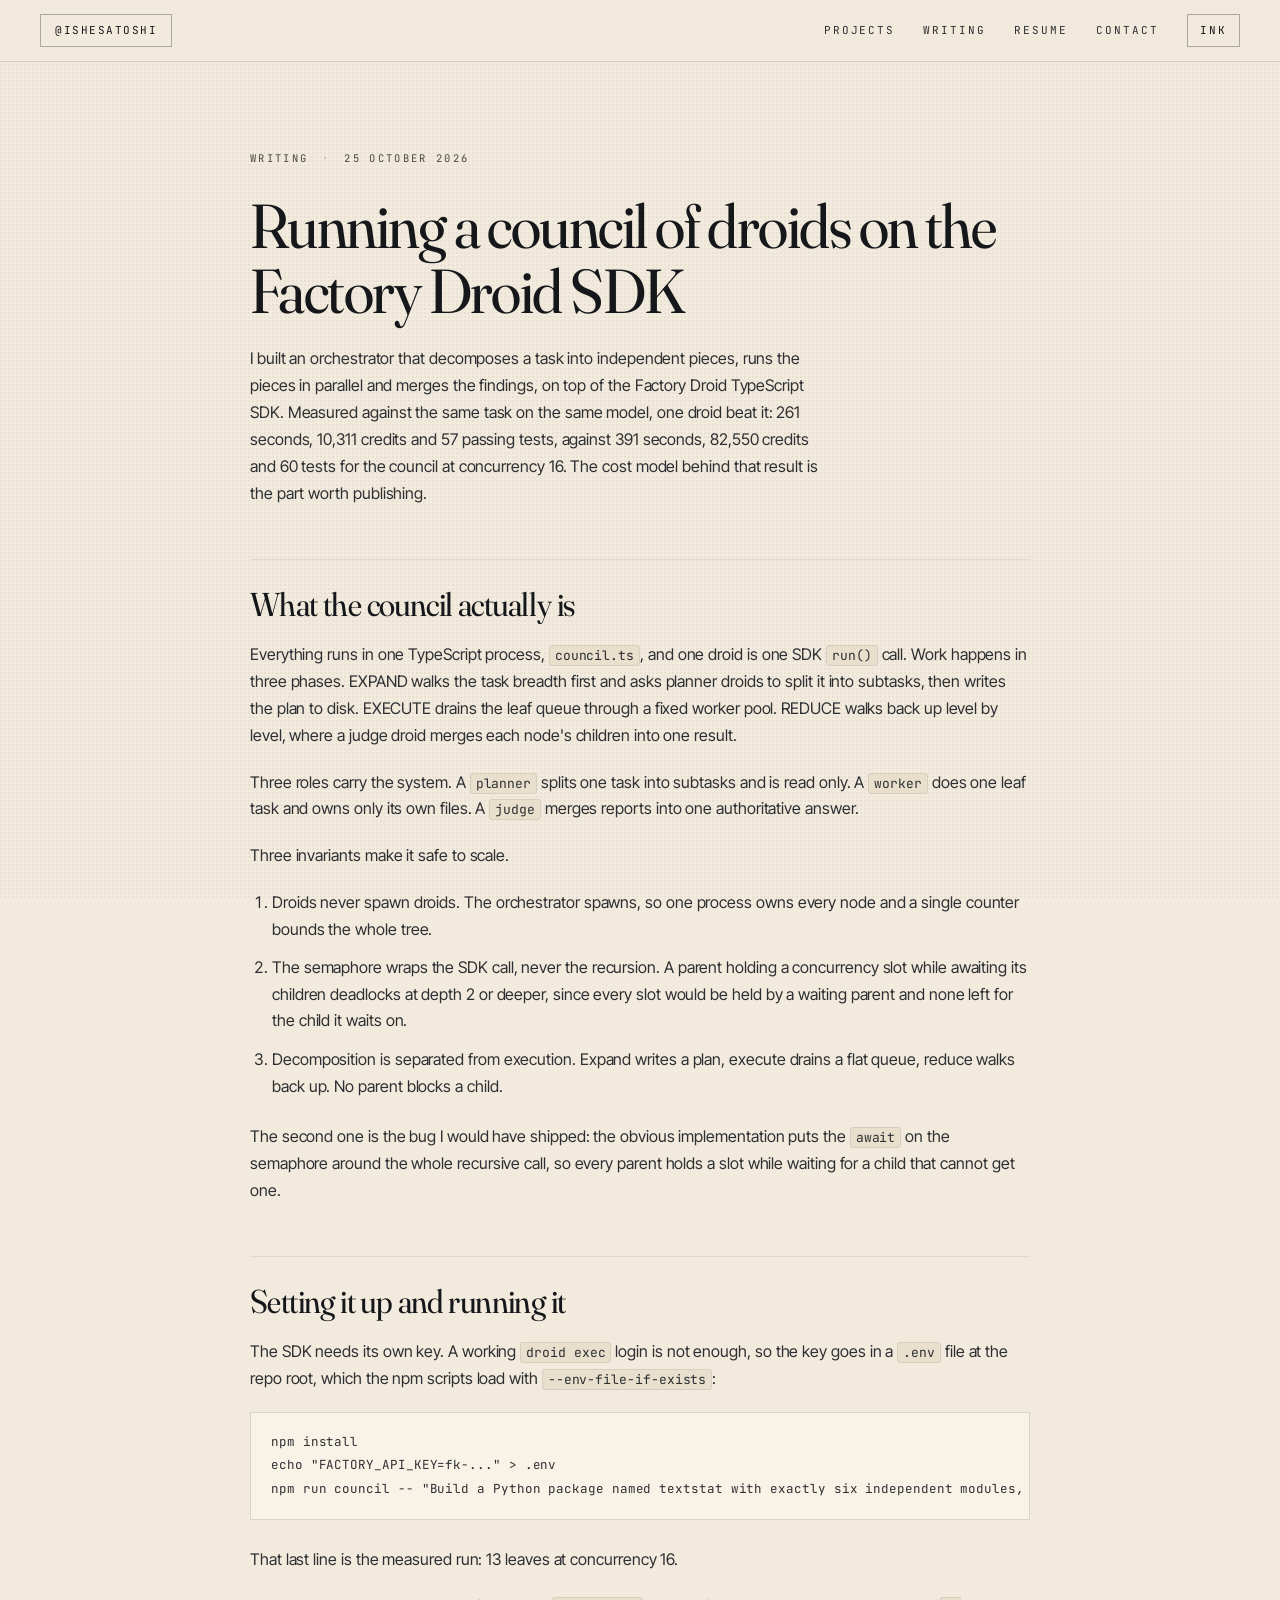
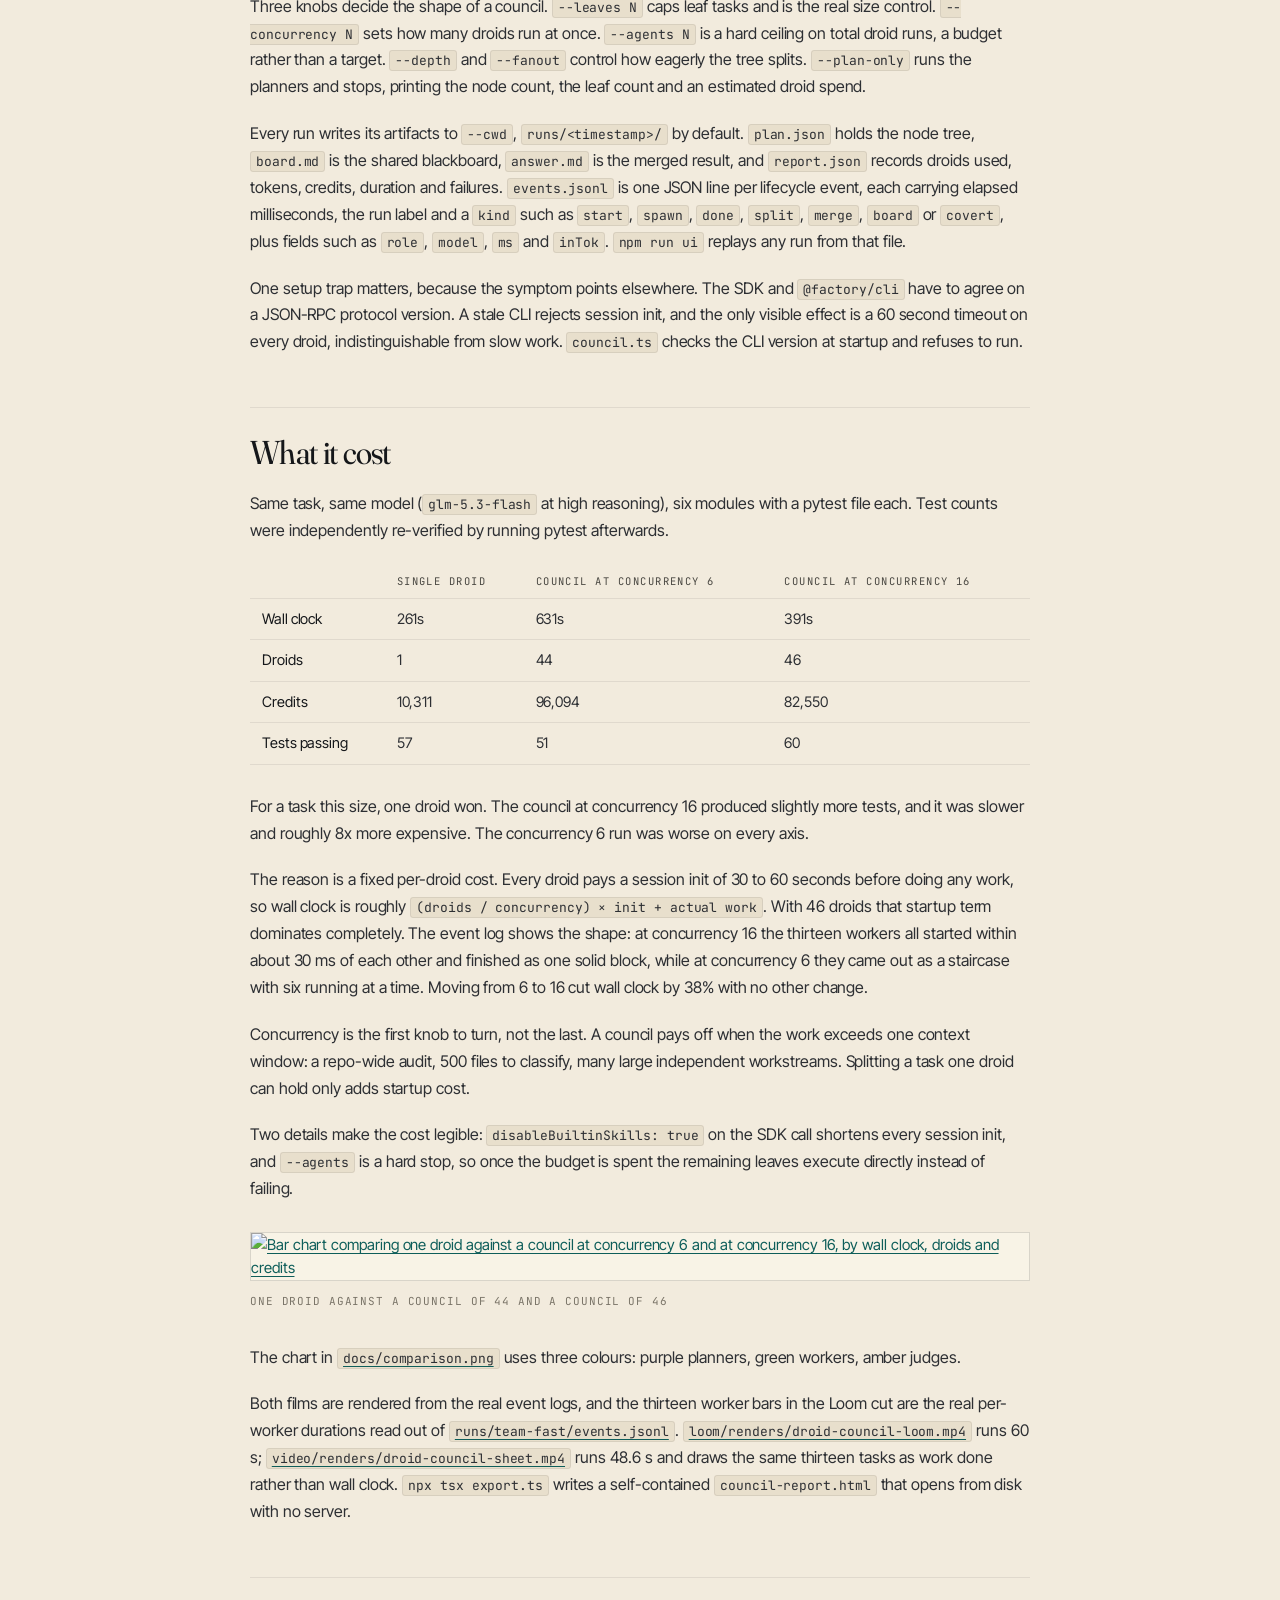
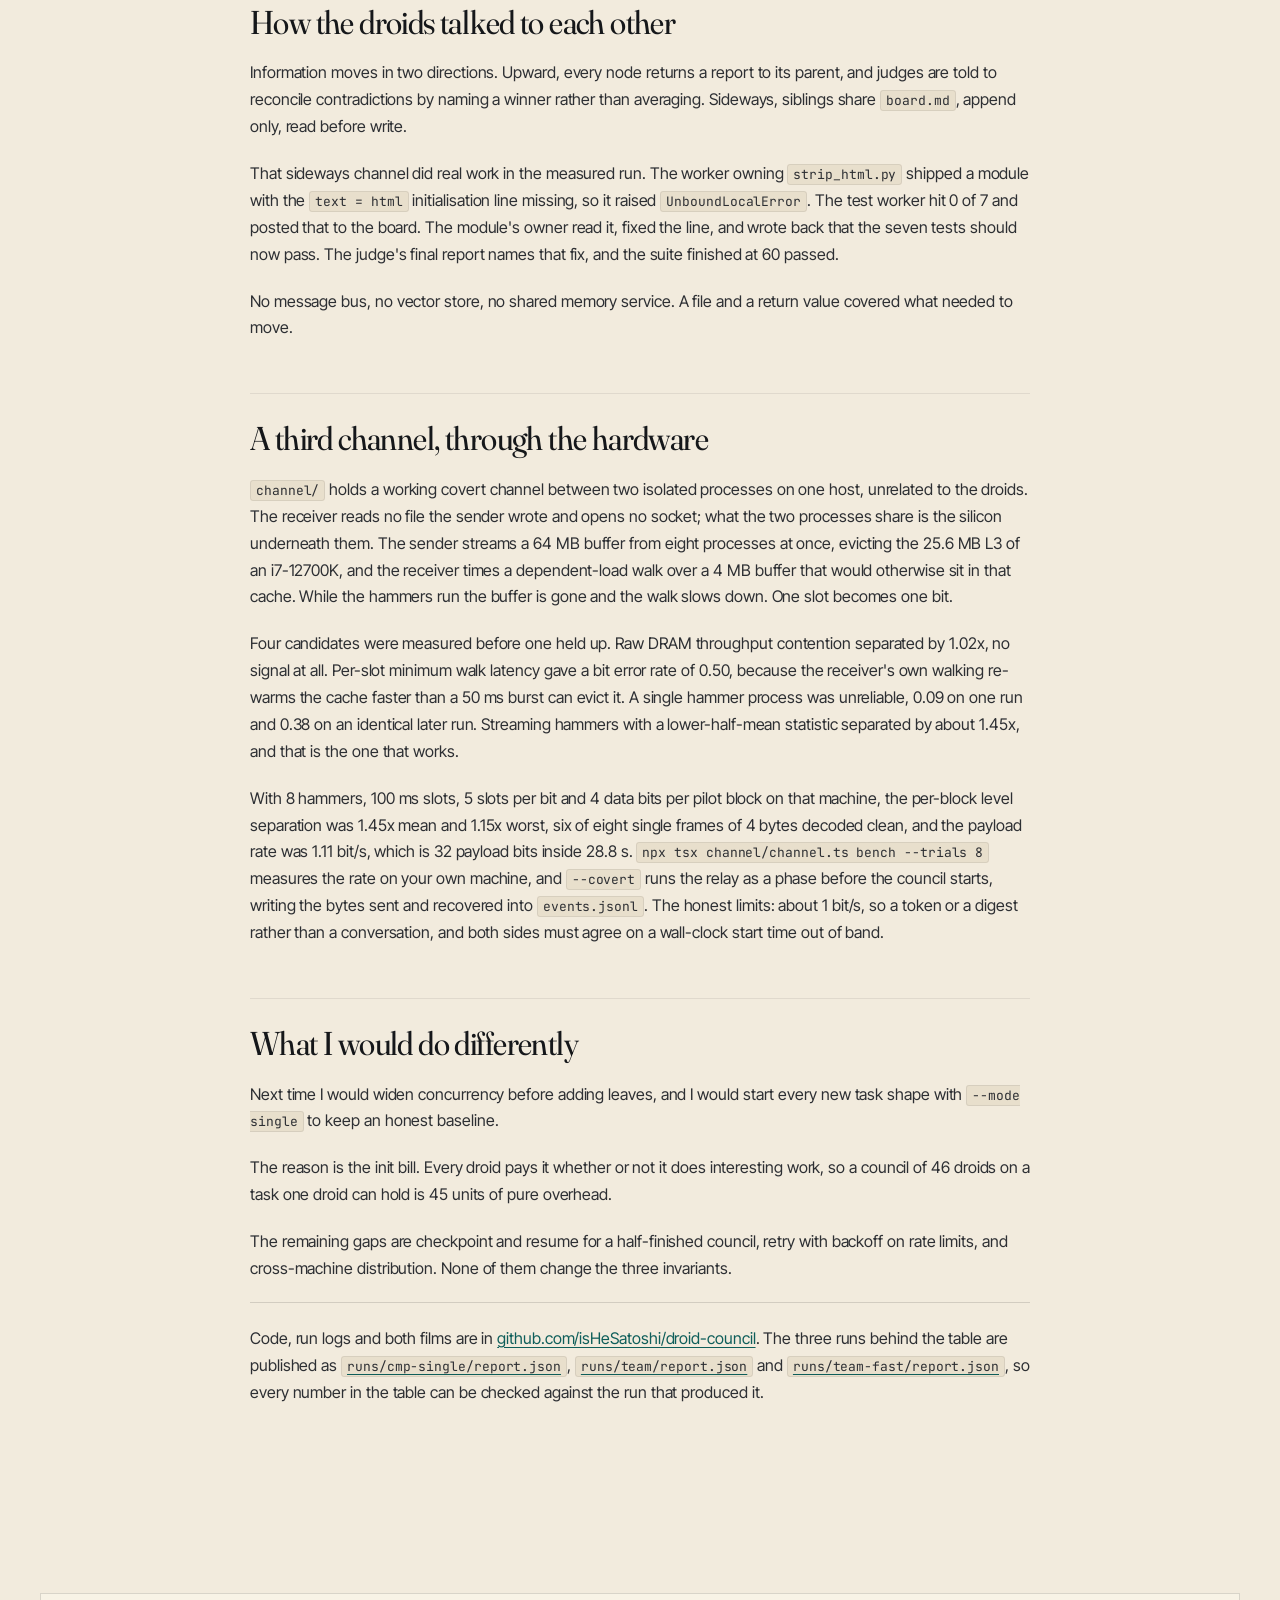
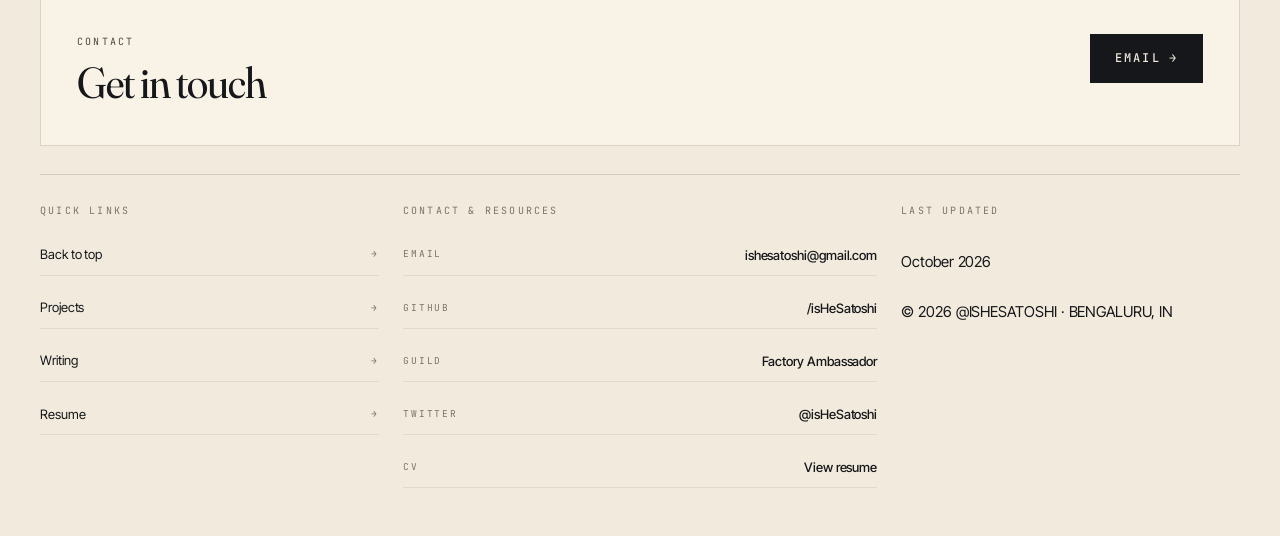
==== commit ef467a44: "post: correct the worker start spread to the measured 30 ms" ====
--- a/droid-council.html
+++ b/droid-council.html
@@ -254,7 +254,7 @@
 
         <p data-reveal>For a task this size, one droid won. The council at concurrency 16 produced slightly more tests, and it was slower and roughly 8x more expensive. The concurrency 6 run was worse on every axis.</p>
 
-        <p data-reveal>The reason is a fixed per-droid cost. Every droid pays a session init of 30 to 60 seconds before doing any work, so wall clock is roughly <code>(droids / concurrency) × init + actual work</code>. With 46 droids that startup term dominates completely. The event log shows the shape: at concurrency 16 the thirteen workers all started within about 200 ms of each other and finished as one solid block, while at concurrency 6 they came out as a staircase with six running at a time. Moving from 6 to 16 cut wall clock by 38% with no other change.</p>
+        <p data-reveal>The reason is a fixed per-droid cost. Every droid pays a session init of 30 to 60 seconds before doing any work, so wall clock is roughly <code>(droids / concurrency) × init + actual work</code>. With 46 droids that startup term dominates completely. The event log shows the shape: at concurrency 16 the thirteen workers all started within about 30 ms of each other and finished as one solid block, while at concurrency 6 they came out as a staircase with six running at a time. Moving from 6 to 16 cut wall clock by 38% with no other change.</p>
 
         <p data-reveal>Concurrency is the first knob to turn, not the last. A council pays off when the work exceeds one context window: a repo-wide audit, 500 files to classify, many large independent workstreams. Splitting a task one droid can hold only adds startup cost.</p>
 
